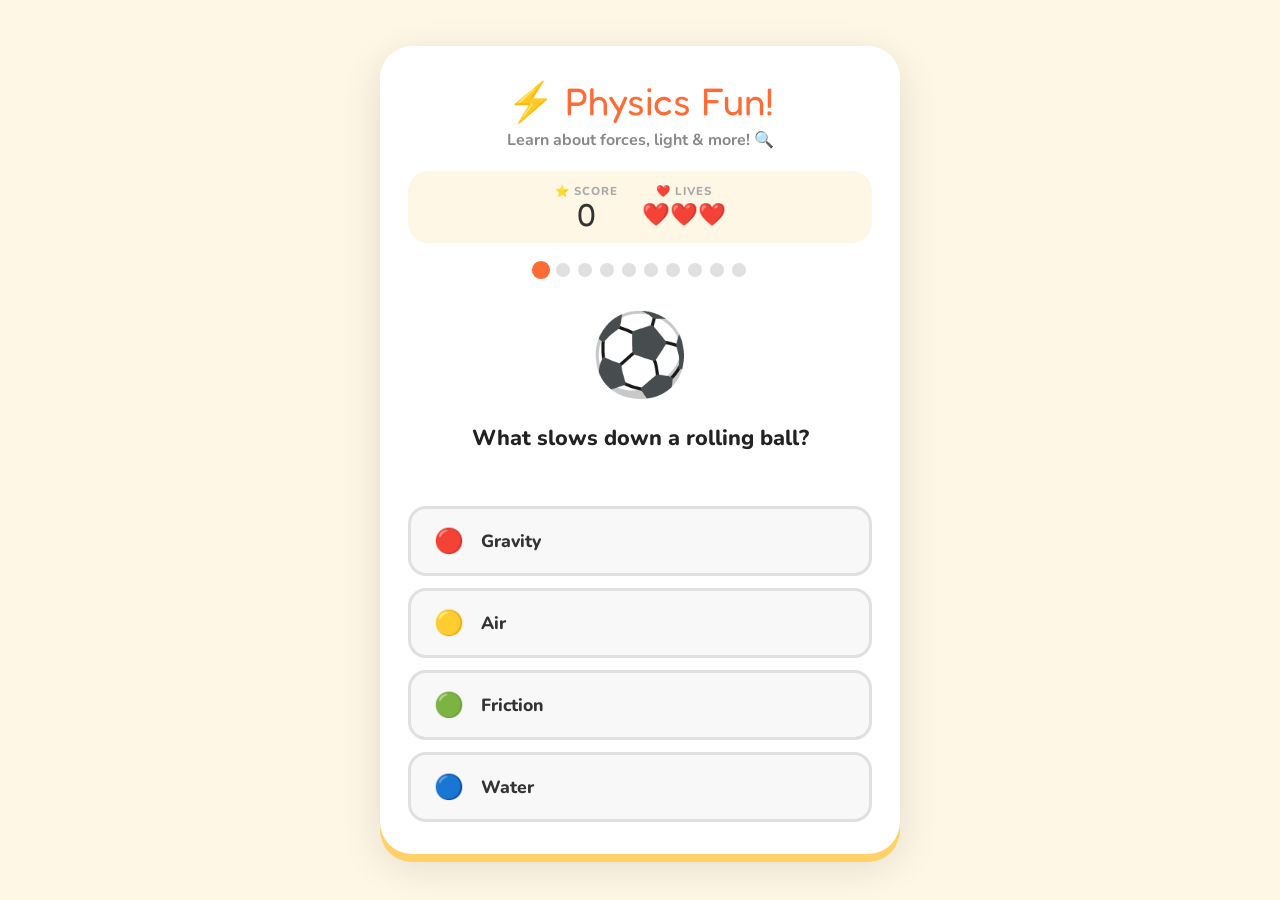
==== physics-science/index.html @ 0ed32ab5 "Initial commit: Added all mini-game projects" ====
<!DOCTYPE html>
<html lang="en">
<head>
  <meta charset="UTF-8" />
  <meta name="viewport" content="width=device-width, initial-scale=1.0"/>
  <title>Physics Fun! ⚡</title>
  <link href="https://fonts.googleapis.com/css2?family=Fredoka+One&family=Nunito:wght@700;800&display=swap" rel="stylesheet"/>
  <link rel="stylesheet" href="style.css"/>
</head>
<body>

  <div class="game">

    <!-- QUIZ AREA -->
    <div id="quizArea">
      <div class="title">⚡ Physics Fun!</div>
      <div class="subtitle">Learn about forces, light & more! 🔍</div>

      <div class="score-row">
        <div class="score-box">
          <div class="label">⭐ Score</div>
          <div class="value" id="scoreVal">0</div>
        </div>
        <div class="score-box">
          <div class="label">❤️ Lives</div>
          <div class="hearts" id="heartsVal">❤️❤️❤️</div>
        </div>
      </div>

      <div class="dots" id="dots"></div>

      <span class="q-emoji" id="qEmoji">🔬</span>
      <div class="q-text" id="qText">Loading...</div>

      <div class="options" id="options"></div>
      <div class="bubble" id="bubble"></div>
      <button class="next-btn" id="nextBtn" onclick="nextQ()">Next ➡️</button>
    </div>

    <!-- END SCREEN -->
    <div id="endScreen">
      <span class="end-emoji" id="endEmoji">🏆</span>
      <div class="end-title" id="endTitle">Well done!</div>
      <div class="end-score" id="endScore"></div>
      <span class="end-stars" id="endStars">⭐⭐⭐</span>
      <div class="end-msg" id="endMsg"></div>
      <button class="play-again" onclick="startGame()">🔄 Play Again!</button>
    </div>

  </div>

  <script src="script.js"></script>
</body>
</html>
---- physics-science/style.css ----
/* ── Reset ── */
* {
  margin: 0;
  padding: 0;
  box-sizing: border-box;
}

/* ── Body ── */
body {
  font-family: 'Nunito', sans-serif;
  background: #fff7e6;
  min-height: 100vh;
  display: flex;
  align-items: center;
  justify-content: center;
  padding: 20px;
}

/* ── Game card ── */
.game {
  background: white;
  border-radius: 32px;
  padding: 32px 28px;
  max-width: 520px;
  width: 100%;
  box-shadow: 0 8px 0 #ffd166, 0 12px 40px rgba(0, 0, 0, 0.12);
  text-align: center;
}

/* ── Title ── */
.title {
  font-family: 'Fredoka One', cursive;
  font-size: 2.4rem;
  color: #ff6b35;
  margin-bottom: 4px;
}

.subtitle {
  font-size: 1rem;
  color: #888;
  font-weight: 700;
  margin-bottom: 20px;
}

/* ── Score row ── */
.score-row {
  display: flex;
  justify-content: center;
  gap: 24px;
  background: #fff7e6;
  border-radius: 20px;
  padding: 12px 20px;
  margin-bottom: 20px;
}

.score-box {
  text-align: center;
}

.score-box .label {
  font-size: 0.72rem;
  color: #aaa;
  font-weight: 800;
  text-transform: uppercase;
  letter-spacing: 1px;
}

.score-box .value {
  font-family: 'Fredoka One', cursive;
  font-size: 2rem;
  line-height: 1;
  color: #333;
}

.hearts {
  font-size: 1.4rem;
}

/* ── Progress dots ── */
.dots {
  display: flex;
  justify-content: center;
  gap: 8px;
  margin-bottom: 24px;
  flex-wrap: wrap;
}

.dot {
  width: 14px;
  height: 14px;
  border-radius: 50%;
  background: #e0e0e0;
  transition: background 0.3s, transform 0.3s;
}

.dot.done {
  background: #06d6a0;
}

.dot.active {
  background: #ff6b35;
  transform: scale(1.3);
}

/* ── Question emoji ── */
.q-emoji {
  font-size: 5rem;
  display: block;
  margin-bottom: 12px;
  animation: boing 1.8s ease-in-out infinite alternate;
}

@keyframes boing {
  from { transform: scale(1) rotate(-3deg); }
  to   { transform: scale(1.1) rotate(3deg); }
}

/* ── Question text ── */
.q-text {
  font-size: 1.35rem;
  color: #222;
  font-weight: 800;
  line-height: 1.5;
  margin-bottom: 24px;
  min-height: 60px;
}

/* ── Options ── */
.options {
  display: flex;
  flex-direction: column;
  gap: 12px;
}

.opt {
  background: #f8f8f8;
  border: 3px solid #e0e0e0;
  border-radius: 18px;
  padding: 16px 20px;
  font-family: 'Nunito', sans-serif;
  font-size: 1.1rem;
  font-weight: 800;
  color: #333;
  cursor: pointer;
  transition: all 0.18s ease;
  display: flex;
  align-items: center;
  gap: 14px;
  text-align: left;
}

.opt:hover:not(:disabled) {
  border-color: #ff6b35;
  background: #fff4ef;
  transform: scale(1.02);
}

.opt:disabled {
  cursor: not-allowed;
}

.opt-icon {
  font-size: 1.5rem;
  width: 36px;
  text-align: center;
  flex-shrink: 0;
}

/* ── Correct answer ── */
.opt.correct {
  background: #d8f5ec;
  border-color: #06d6a0;
  color: #027a55;
  animation: bumpUp 0.3s ease;
}

@keyframes bumpUp {
  0%   { transform: scale(1); }
  50%  { transform: scale(1.05); }
  100% { transform: scale(1); }
}

/* ── Wrong answer ── */
.opt.wrong {
  background: #ffe0e0;
  border-color: #ff5c5c;
  color: #c0392b;
  animation: wiggle 0.35s ease;
}

@keyframes wiggle {
  0%, 100% { transform: translateX(0); }
  30%       { transform: translateX(-8px); }
  70%       { transform: translateX(8px); }
}

/* ── Feedback bubble ── */
.bubble {
  display: none;
  margin-top: 16px;
  padding: 14px 18px;
  border-radius: 18px;
  font-size: 1rem;
  font-weight: 800;
  line-height: 1.5;
  animation: popIn 0.3s ease;
}

@keyframes popIn {
  from { opacity: 0; transform: scale(0.9); }
  to   { opacity: 1; transform: scale(1); }
}

.bubble.show { display: block; }
.bubble.good { background: #d8f5ec; color: #027a55; }
.bubble.bad  { background: #ffe0e0; color: #c0392b; }

/* ── Next button ── */
.next-btn {
  display: none;
  margin-top: 16px;
  width: 100%;
  background: #ff6b35;
  color: white;
  font-family: 'Fredoka One', cursive;
  font-size: 1.3rem;
  border: none;
  padding: 16px;
  border-radius: 50px;
  cursor: pointer;
  box-shadow: 0 5px 0 #c94a18;
  transition: all 0.15s ease;
}

.next-btn:hover {
  transform: translateY(-2px);
  box-shadow: 0 7px 0 #c94a18;
}

.next-btn:active {
  transform: translateY(3px);
  box-shadow: 0 2px 0 #c94a18;
}

.next-btn.show {
  display: block;
}

/* ── End screen ── */
#endScreen {
  display: none;
}

#endScreen.show {
  display: block;
}

.end-emoji {
  font-size: 6rem;
  display: block;
  margin-bottom: 10px;
}

.end-title {
  font-family: 'Fredoka One', cursive;
  font-size: 2.4rem;
  color: #ff6b35;
  margin-bottom: 8px;
}

.end-score {
  font-size: 1.15rem;
  color: #555;
  font-weight: 800;
  margin-bottom: 8px;
}

.end-stars {
  font-size: 3rem;
  margin-bottom: 16px;
  display: block;
}

.end-msg {
  font-size: 1rem;
  color: #777;
  font-weight: 700;
  margin-bottom: 28px;
}

.play-again {
  background: #06d6a0;
  color: white;
  font-family: 'Fredoka One', cursive;
  font-size: 1.4rem;
  border: none;
  padding: 16px 48px;
  border-radius: 50px;
  cursor: pointer;
  box-shadow: 0 5px 0 #04a07a;
  transition: all 0.15s ease;
}

.play-again:hover {
  transform: translateY(-2px);
}

.play-again:active {
  transform: translateY(3px);
  box-shadow: 0 2px 0 #04a07a;
}

/* ── Confetti particles ── */
.conf {
  position: fixed;
  pointer-events: none;
  font-size: 1.8rem;
  animation: confFly 1.2s ease forwards;
  z-index: 999;
}

@keyframes confFly {
  from { opacity: 1; transform: translateY(0) rotate(0deg); }
  to   { opacity: 0; transform: translateY(-130px) rotate(45deg); }
}
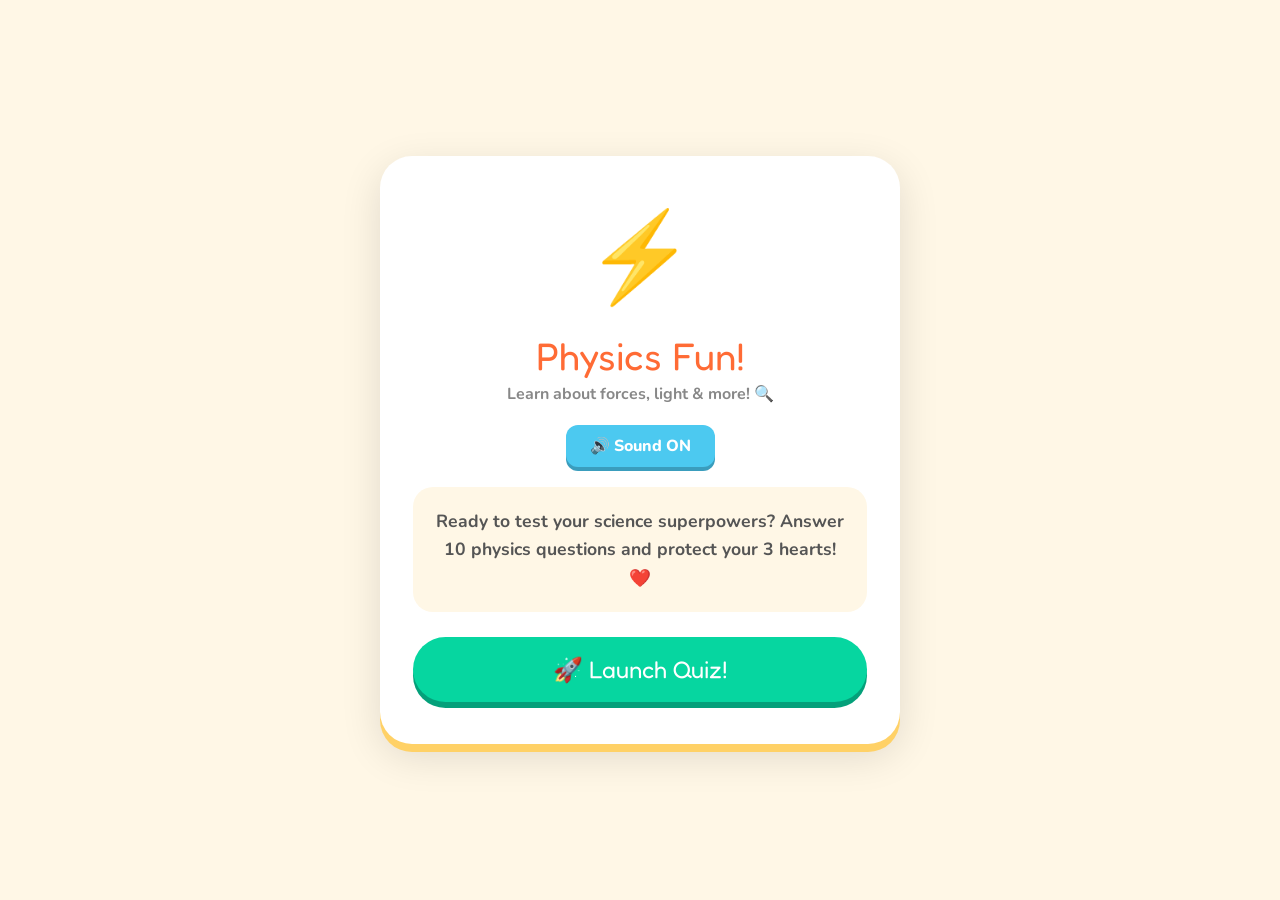
==== commit 0afee4cc: "Add and update kido-mini-games collection" ====
--- a/physics-science/index.html
+++ b/physics-science/index.html
@@ -4,15 +4,29 @@
   <meta charset="UTF-8" />
   <meta name="viewport" content="width=device-width, initial-scale=1.0"/>
   <title>Physics Fun! ⚡</title>
-  <link href="https://fonts.googleapis.com/css2?family=Fredoka+One&family=Nunito:wght@700;800&display=swap" rel="stylesheet"/>
+  <link href="https://fonts.googleapis.com/css2?family=Fredoka+One&family=Nunito:wght=700;800&display=swap" rel="stylesheet"/>
   <link rel="stylesheet" href="style.css"/>
 </head>
 <body>
 
   <div class="game">
 
-    <!-- QUIZ AREA -->
-    <div id="quizArea">
+    <div id="startScreen">
+      <span class="start-emoji">⚡</span>
+      <div class="title">Physics Fun!</div>
+      <div class="subtitle">Learn about forces, light & more! 🔍</div>
+      
+      <div class="sound-control-wrapper">
+        <button id="soundToggleBtn" class="sound-toggle-btn" onclick="toggleSound()">🔊 Sound ON</button>
+      </div>
+
+      <div class="welcome-box">
+        <p>Ready to test your science superpowers? Answer 10 physics questions and protect your 3 hearts! ❤️</p>
+      </div>
+      <button class="launch-btn" onclick="startGame()">🚀 Launch Quiz!</button>
+    </div>
+
+    <div id="quizArea" style="display: none;">
       <div class="title">⚡ Physics Fun!</div>
       <div class="subtitle">Learn about forces, light & more! 🔍</div>
 
@@ -37,14 +51,13 @@
       <button class="next-btn" id="nextBtn" onclick="nextQ()">Next ➡️</button>
     </div>
 
-    <!-- END SCREEN -->
-    <div id="endScreen">
+    <div id="endScreen" style="display: none;">
       <span class="end-emoji" id="endEmoji">🏆</span>
       <div class="end-title" id="endTitle">Well done!</div>
       <div class="end-score" id="endScore"></div>
       <span class="end-stars" id="endStars">⭐⭐⭐</span>
       <div class="end-msg" id="endMsg"></div>
-      <button class="play-again" onclick="startGame()">🔄 Play Again!</button>
+      <button class="play-again" onclick="showStartScreen()">🏠 Main Menu</button>
     </div>
 
   </div>
--- a/physics-science/style.css
+++ b/physics-science/style.css
@@ -27,6 +27,100 @@
   text-align: center;
 }
 
+/* ── Start Screen Layout ── */
+#startScreen {
+  padding: 10px 5px;
+}
+
+.start-emoji {
+  font-size: 5.5rem;
+  display: block;
+  margin-bottom: 15px;
+  animation: boing 1.8s ease-in-out infinite alternate;
+}
+
+/* Sound Toggle Control Styling */
+.sound-control-wrapper {
+  margin-bottom: 15px;
+  display: flex;
+  justify-content: center;
+}
+
+.sound-toggle-btn {
+  background: #4cc9f0;
+  border: none;
+  color: white;
+  font-family: 'Nunito', sans-serif;
+  font-weight: 800;
+  font-size: 1rem;
+  padding: 10px 24px;
+  border-radius: 12px;
+  cursor: pointer;
+  box-shadow: 0 4px 0 #3a9dbd;
+  transition: all 0.1s ease;
+}
+
+.sound-toggle-btn:hover {
+  transform: translateY(-1px);
+  box-shadow: 0 5px 0 #3a9dbd;
+}
+
+.sound-toggle-btn:active {
+  transform: translateY(3px);
+  box-shadow: 0 1px 0 #3a9dbd;
+}
+
+.sound-toggle-btn.muted {
+  background: #a0a0a0;
+  box-shadow: 0 4px 0 #787878;
+}
+
+.sound-toggle-btn.muted:hover {
+  box-shadow: 0 5px 0 #787878;
+}
+
+.sound-toggle-btn.muted:active {
+  box-shadow: 0 1px 0 #787878;
+}
+
+.welcome-box {
+  background: #fff7e6;
+  border-radius: 20px;
+  padding: 20px;
+  margin: 20px 0 25px 0;
+}
+
+.welcome-box p {
+  color: #555;
+  font-size: 1.1rem;
+  font-weight: 700;
+  line-height: 1.6;
+}
+
+.launch-btn {
+  width: 100%;
+  background: #06d6a0;
+  color: white;
+  font-family: 'Fredoka One', cursive;
+  font-size: 1.5rem;
+  border: none;
+  padding: 18px;
+  border-radius: 50px;
+  cursor: pointer;
+  box-shadow: 0 6px 0 #04a07a;
+  transition: all 0.15s ease;
+}
+
+.launch-btn:hover {
+  transform: translateY(-2px);
+  box-shadow: 0 8px 0 #04a07a;
+}
+
+.launch-btn:active {
+  transform: translateY(4px);
+  box-shadow: 0 2px 0 #04a07a;
+}
+
 /* ── Title ── */
 .title {
   font-family: 'Fredoka One', cursive;
@@ -289,7 +383,7 @@
 }
 
 .play-again {
-  background: #06d6a0;
+  background: #ff6b35;
   color: white;
   font-family: 'Fredoka One', cursive;
   font-size: 1.4rem;
@@ -297,7 +391,7 @@
   padding: 16px 48px;
   border-radius: 50px;
   cursor: pointer;
-  box-shadow: 0 5px 0 #04a07a;
+  box-shadow: 0 5px 0 #c94a18;
   transition: all 0.15s ease;
 }
 
@@ -307,7 +401,7 @@
 
 .play-again:active {
   transform: translateY(3px);
-  box-shadow: 0 2px 0 #04a07a;
+  box-shadow: 0 2px 0 #c94a18;
 }
 
 /* ── Confetti particles ── */
